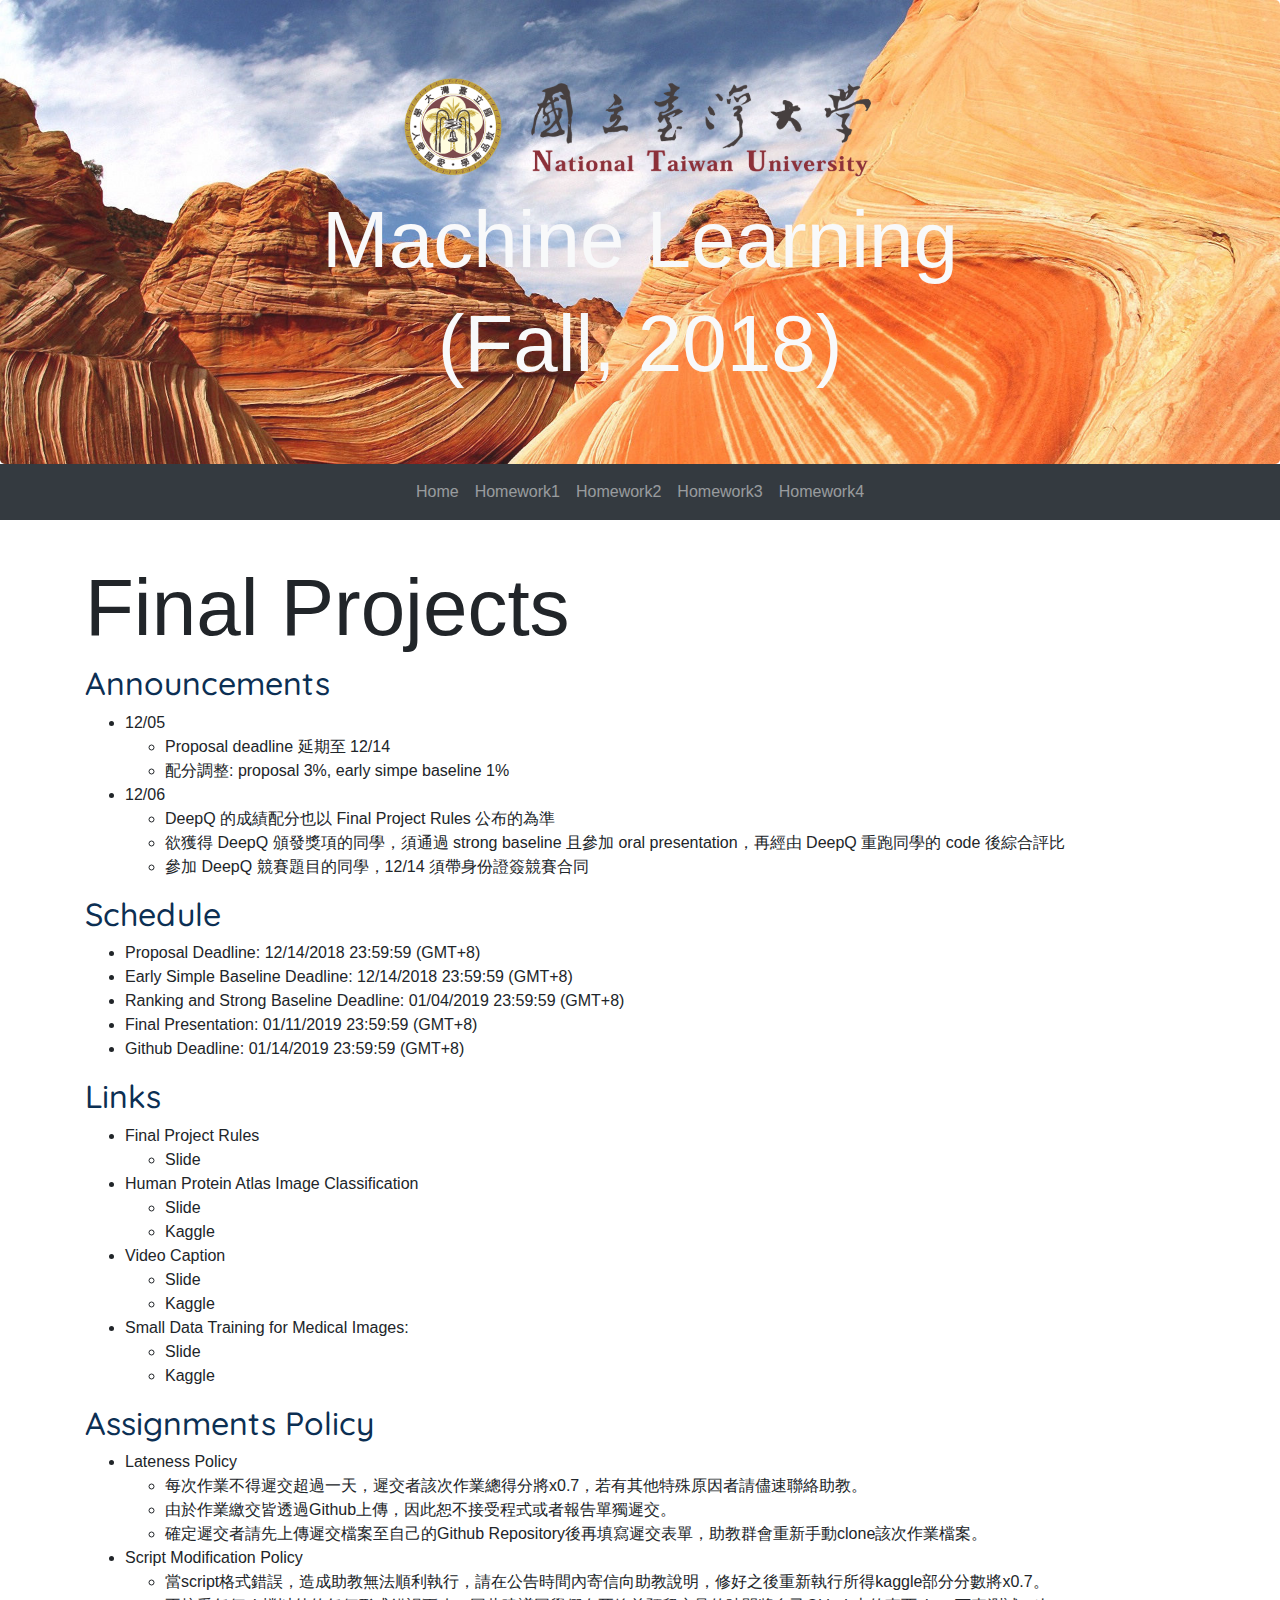
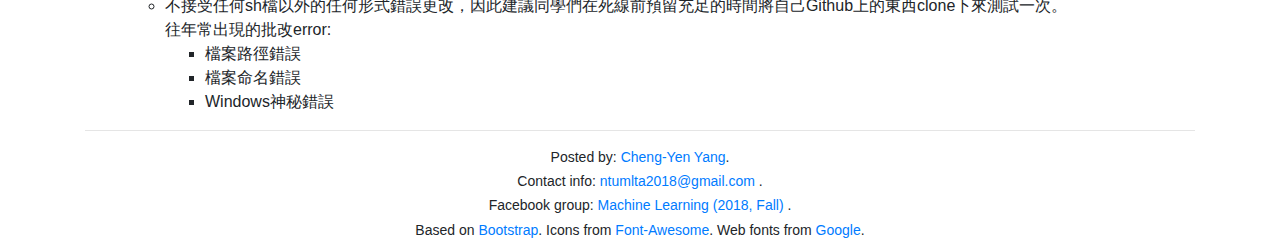
==== final.html @ 54fbf928 "add final" ====
<!DOCTYPE html>
<html lang="en">

<head>
  <title>Machine Learning (Fall, 2018)</title>
  <meta charset="utf-8">
  <meta name="viewport" content="width=device-width, initial-scale=1">
  <link rel="stylesheet" href="bootstrap.min.css">
  <link rel="stylesheet" href="https://use.fontawesome.com/releases/v5.2.0/css/all.css" integrity="sha384-hWVjflwFxL6sNzntih27bfxkr27PmbbK/iSvJ+a4+0owXq79v+lsFkW54bOGbiDQ" crossorigin="anonymous">
  <link href="https://fonts.googleapis.com/css?family=Quicksand" rel="stylesheet">
  <script src="https://ajax.googleapis.com/ajax/libs/jquery/3.3.1/jquery.min.js"></script>
  <script src="https://cdnjs.cloudflare.com/ajax/libs/popper.js/1.14.3/umd/popper.min.js"></script>
  <script src="https://maxcdn.bootstrapcdn.com/bootstrap/4.1.3/js/bootstrap.min.js"></script>
</head>

<body>

<div class="jumbotron text-center" style="margin-bottom:0">
  <img src="img/logo.png" width="40%">
  <h1 class="text-light">Machine Learning</h1>
  <h1 class="text-light">(Fall, 2018)</h1>
</div>

<nav class="navbar navbar-expand-sm bg-dark navbar-dark">
  <!-- <a class="navbar-brand" href="#">Home</a> -->
  <button class="navbar-toggler" type="button" data-toggle="collapse" data-target="#collapsibleNavbar">
  <span class="navbar-toggler-icon"></span>
  </button>
  <div class="collapse navbar-collapse justify-content-center" id="collapsibleNavbar">
    <ul class="navbar-nav">
      <li class="nav-item">
        <a class="nav-link" href="index.html">Home</a>
      </li>
      <li class="nav-item">
        <a class="nav-link" href="hw1.html">Homework1</a>
      </li>
      <li class="nav-item">
        <a class="nav-link" href="hw2.html">Homework2</a>
      </li>
      <li class="nav-item">
        <a class="nav-link" href="hw3.html">Homework3</a>
      </li>  
      <li class="nav-item">
        <a class="nav-link" href="hw4.html">Homework4</a>
      </li>                  
    </ul>
  </div>  
</nav>

<div class="container" style="margin-top:40px">
  <div class="row">
    <div class="col-sm-12">
     <div>
    
      <h1>Final Projects   </h1>

      <h2>Announcements</h2>

      <ul>
        <li> 12/05
        <ul>
          <li> Proposal deadline 延期至 12/14
          <li> 配分調整: proposal 3%, early simpe baseline 1%
        </ul>
        <li> 12/06
        <ul>
          <li> DeepQ 的成績配分也以 Final Project Rules 公布的為準
          <li> 欲獲得 DeepQ 頒發獎項的同學，須通過 strong baseline 且參加 oral presentation，再經由 DeepQ 重跑同學的 code 後綜合評比
          <li> 參加 DeepQ 競賽題目的同學，12/14 須帶身份證簽競賽合同
        </ul>
      </ul>
      
      <h2>Schedule</h2>

      <ul>
        <li> Proposal Deadline: 12/14/2018 23:59:59 (GMT+8)  
        <li> Early Simple Baseline Deadline: 12/14/2018 23:59:59 (GMT+8)
        <li> Ranking and Strong Baseline Deadline: 01/04/2019 23:59:59 (GMT+8)  
        <li> Final Presentation: 01/11/2019 23:59:59 (GMT+8)
        <li> Github Deadline: 01/14/2019 23:59:59 (GMT+8)
      </ul>

      <h2>Links</h2>

      <ul>
        <li> Final Project Rules
        <ul>
          <li> Slide <a href="https://goo.gl/LgCdfe" target="_blank"><i class="fas fa-book"></i></a>
        </ul>
        <li> Human Protein Atlas Image Classification
        <ul>
          <li> Slide <a href="https://goo.gl/rpyEYV" target="_blank"><i class="fas fa-book"></i></a>
          <li> Kaggle <a href="https://www.kaggle.com/c/human-protein-atlas-image-classification" target="_blank"><i class="fas fa-trophy"></i></a>
        </ul>
        <li> Video Caption
        <ul>
          <li> Slide <a href="https://goo.gl/fBuw25" target="_blank"><i class="fas fa-book"></i></a>
          <li> Kaggle <a href="https://www.kaggle.com/c/2018-ml-final-video-caption" target="_blank"><i class="fas fa-trophy"></i></a>
        </ul>
        <li> Small Data Training for Medical Images:
        <ul>
          <li> Slide <a href="https://goo.gl/jPHNta" target="_blank"><i class="fas fa-book"></i></a>
          <li> Kaggle <a href="https://www.kaggle.com/c/ml2018fall-final-deepq" target="_blank"><i class="fas fa-trophy"></i></a>
        </ul>
      </ul>

      <h2>Assignments Policy</h2>

      <ul>
        <li>Lateness Policy</li>
        <ul>
          <li> 每次作業不得遲交超過一天，遲交者該次作業總得分將x0.7，若有其他特殊原因者請儘速聯絡助教。 </li>
          <li> 由於作業繳交皆透過Github上傳，因此恕不接受程式或者報告單獨遲交。 </li>
          <li> 確定遲交者請先上傳遲交檔案至自己的Github Repository後再填寫遲交表單，助教群會重新手動clone該次作業檔案。 </li>
        </ul>
        <li>Script Modification Policy</li>
        <ul>
          <li> 當script格式錯誤，造成助教無法順利執行，請在公告時間內寄信向助教說明，修好之後重新執行所得kaggle部分分數將x0.7。</li>
          <li> 不接受任何sh檔以外的任何形式錯誤更改，因此建議同學們在死線前預留充足的時間將自己Github上的東西clone下來測試一次。</li>
          <ligit a> 往年常出現的批改error:
            <ul>
              <li>檔案路徑錯誤</li>
              <li>檔案命名錯誤</li>
              <li>Windows神秘錯誤</li>
            </ul>
          </li>
        </ul>
      </ul>

      
  </div>

  <hr>

<!-- <div class="jumbotron text-center" style="margin-bottom:0">
  <p>Footer</p>
</div> -->

</body>


<footer>
  <center><p><i class="fab fa-github"></i></a>Posted by: <a href="https://github.com/yangchris11/" target="_blank">Cheng-Yen Yang</a>.</p></center>
  <center><p><i class="fas fa-envelope"></i> Contact info: <a href="mailto:"> ntumlta2018@gmail.com </a>.</p></center>
  <center><p><i class="fab fa-facebook"></i> Facebook group: <a href="#"> Machine Learning (2018, Fall) </a>.</p></center>
  <center><p><i class="fas fa-closed-captioning"></i> Based on <a href="https://getbootstrap.com" target="_blank">Bootstrap</a>. Icons from <a href="https://fontawesome.com" target="_blank">Font-Awesome</a>. Web fonts from <a href="https://fonts.google.com" target="_blank">Google</a>.</p></center>
</footer>

</html>
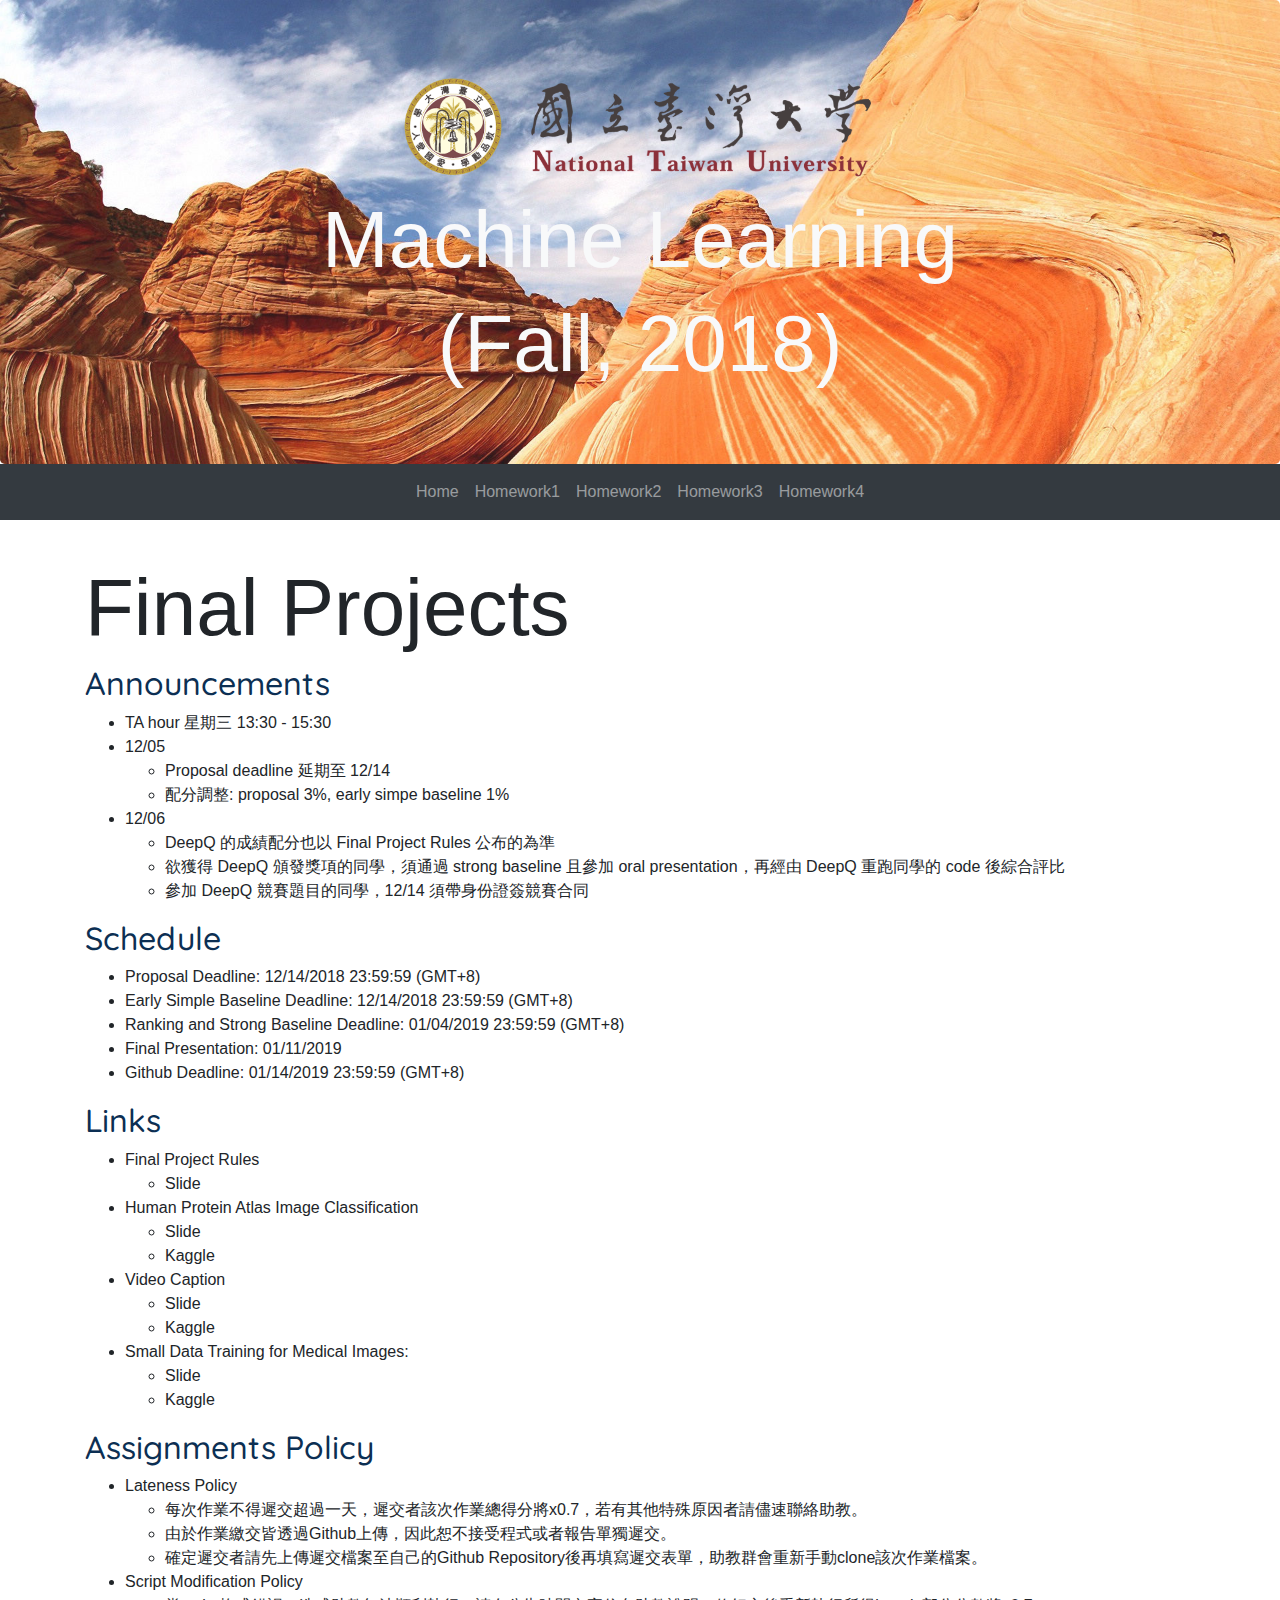
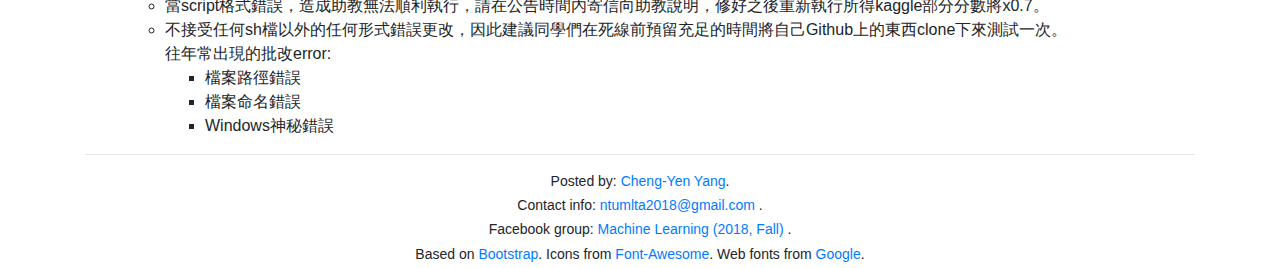
==== commit 5673ec51: "final ta hour" ====
--- a/final.html
+++ b/final.html
@@ -57,6 +57,7 @@
       <h2>Announcements</h2>
 
       <ul>
+        <li> TA hour 星期三 13:30 - 15:30
         <li> 12/05
         <ul>
           <li> Proposal deadline 延期至 12/14
@@ -76,7 +77,7 @@
         <li> Proposal Deadline: 12/14/2018 23:59:59 (GMT+8)  
         <li> Early Simple Baseline Deadline: 12/14/2018 23:59:59 (GMT+8)
         <li> Ranking and Strong Baseline Deadline: 01/04/2019 23:59:59 (GMT+8)  
-        <li> Final Presentation: 01/11/2019 23:59:59 (GMT+8)
+        <li> Final Presentation: 01/11/2019
         <li> Github Deadline: 01/14/2019 23:59:59 (GMT+8)
       </ul>
 
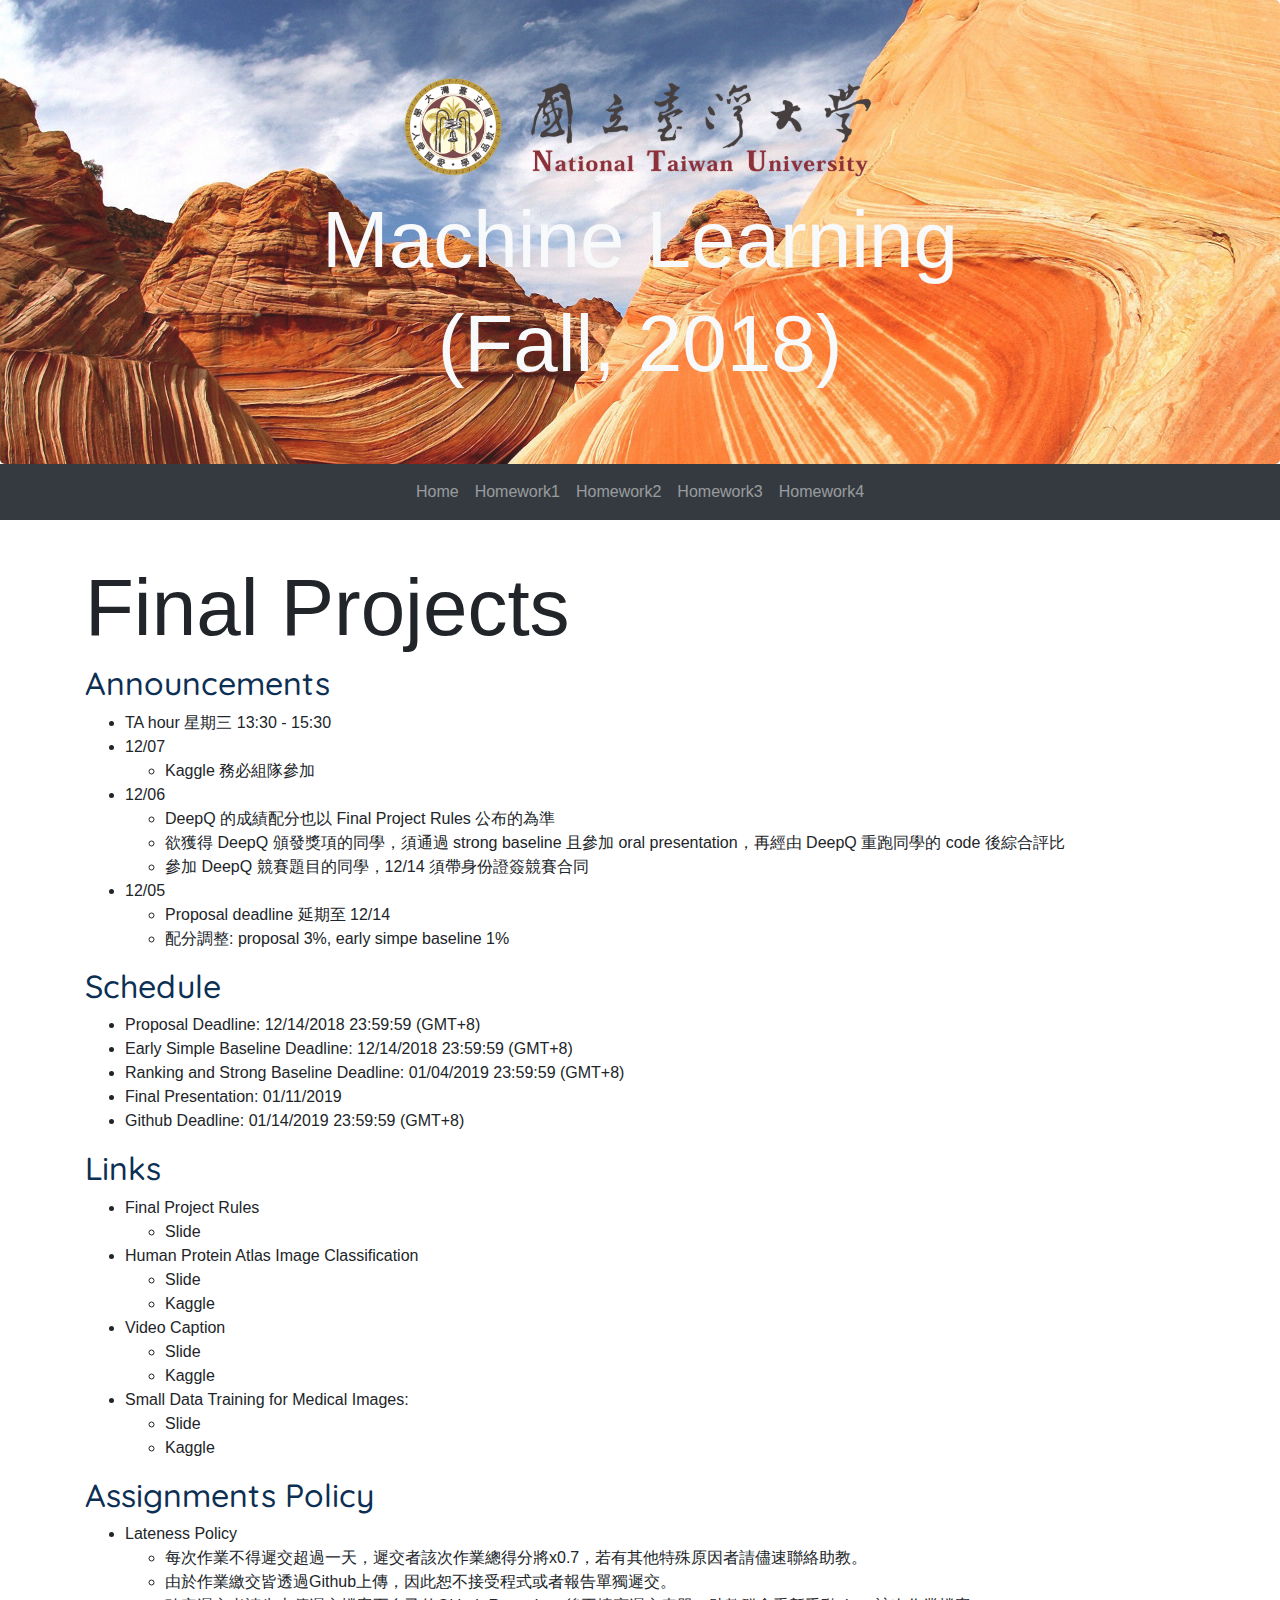
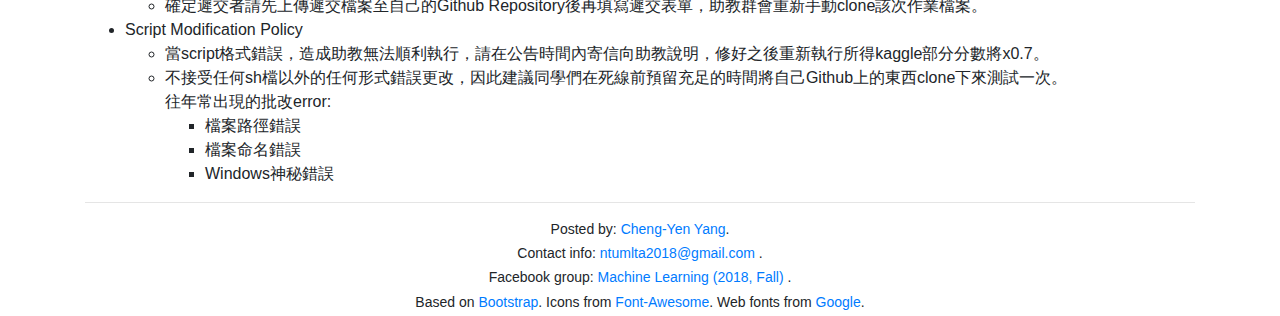
==== commit 680638bc: "DeeqQ kaggle link" ====
--- a/final.html
+++ b/final.html
@@ -58,16 +58,20 @@
 
       <ul>
         <li> TA hour 星期三 13:30 - 15:30
-        <li> 12/05
+        <li> 12/07
         <ul>
-          <li> Proposal deadline 延期至 12/14
-          <li> 配分調整: proposal 3%, early simpe baseline 1%
+          <li> Kaggle 務必組隊參加
         </ul>
         <li> 12/06
         <ul>
           <li> DeepQ 的成績配分也以 Final Project Rules 公布的為準
           <li> 欲獲得 DeepQ 頒發獎項的同學，須通過 strong baseline 且參加 oral presentation，再經由 DeepQ 重跑同學的 code 後綜合評比
           <li> 參加 DeepQ 競賽題目的同學，12/14 須帶身份證簽競賽合同
+        </ul>
+        <li> 12/05
+        <ul>
+          <li> Proposal deadline 延期至 12/14
+          <li> 配分調整: proposal 3%, early simpe baseline 1%
         </ul>
       </ul>
       
@@ -101,7 +105,7 @@
         <li> Small Data Training for Medical Images:
         <ul>
           <li> Slide <a href="https://goo.gl/jPHNta" target="_blank"><i class="fas fa-book"></i></a>
-          <li> Kaggle <a href="https://www.kaggle.com/c/ml2018fall-final-deepq" target="_blank"><i class="fas fa-trophy"></i></a>
+          <li> Kaggle <a href="https://www.kaggle.com/t/6a9e575196ea4b84823c178f8224c67e" target="_blank"><i class="fas fa-trophy"></i></a>
         </ul>
       </ul>
 
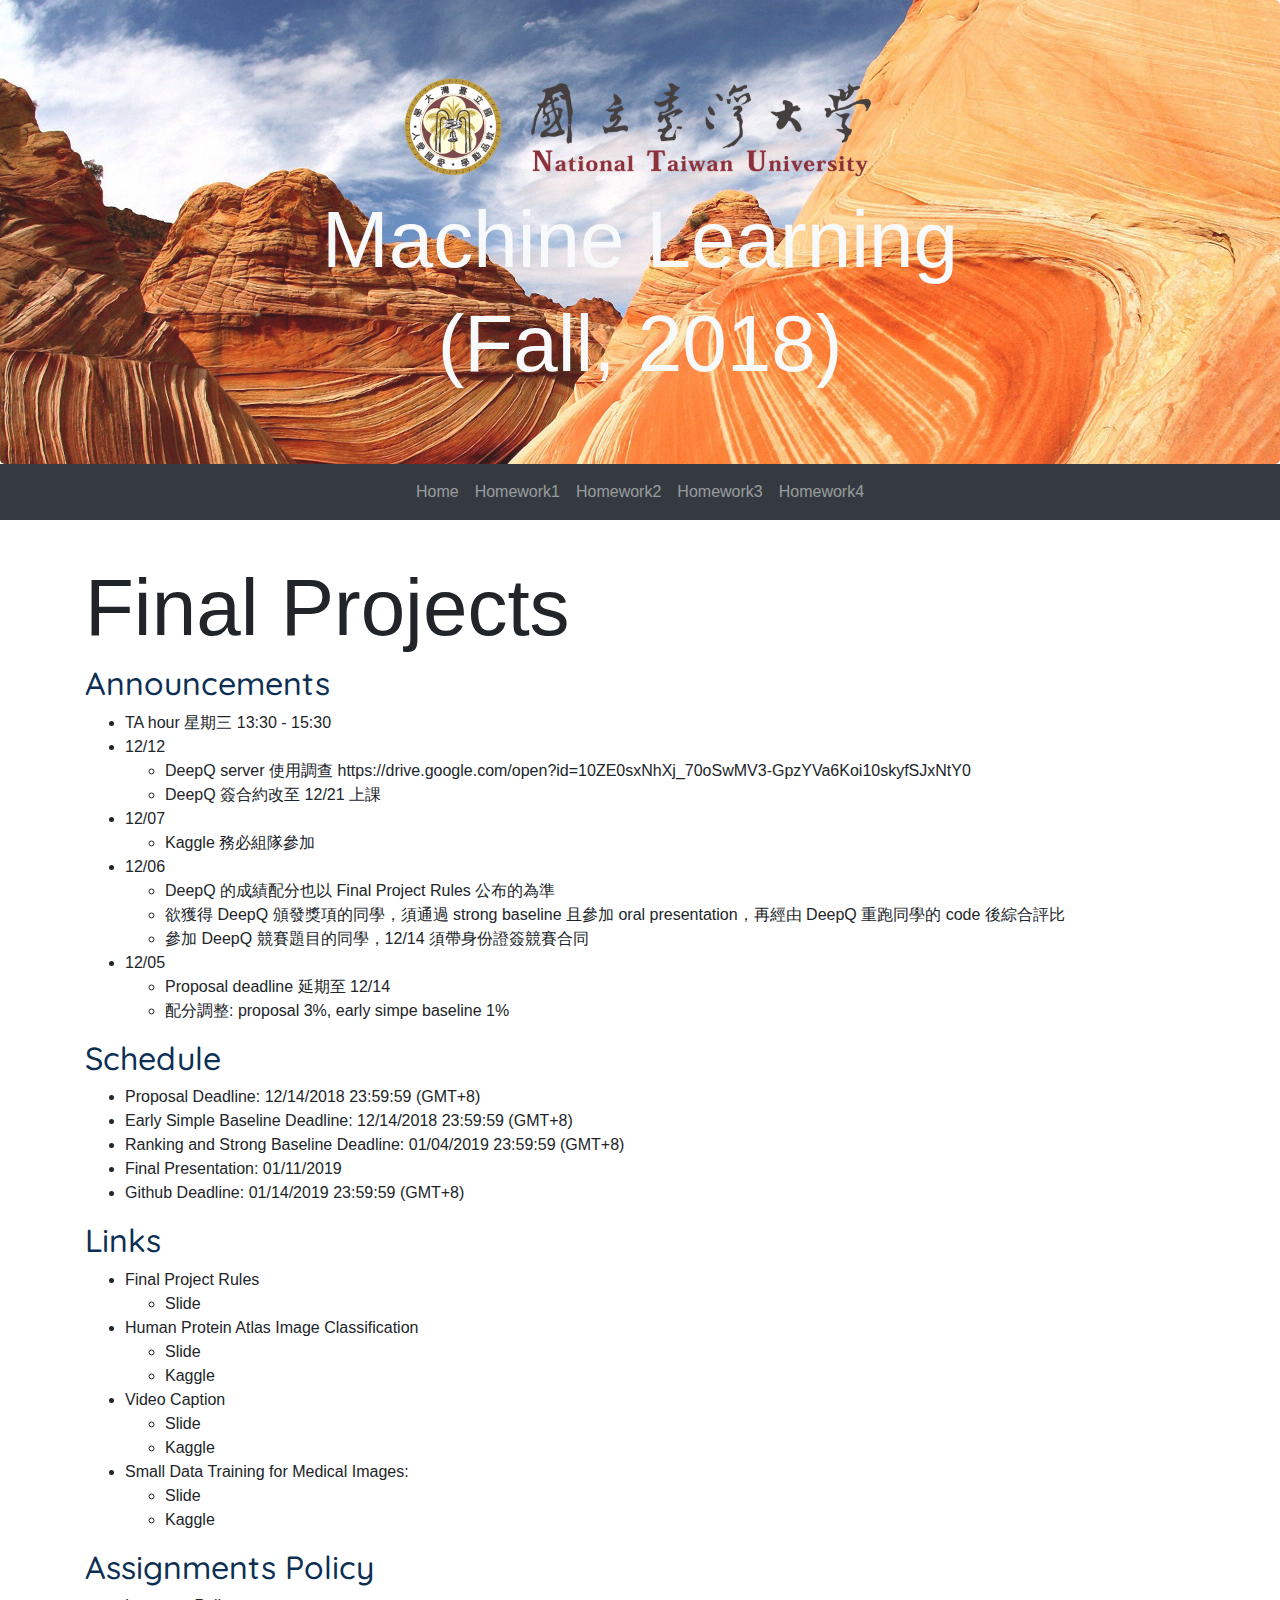
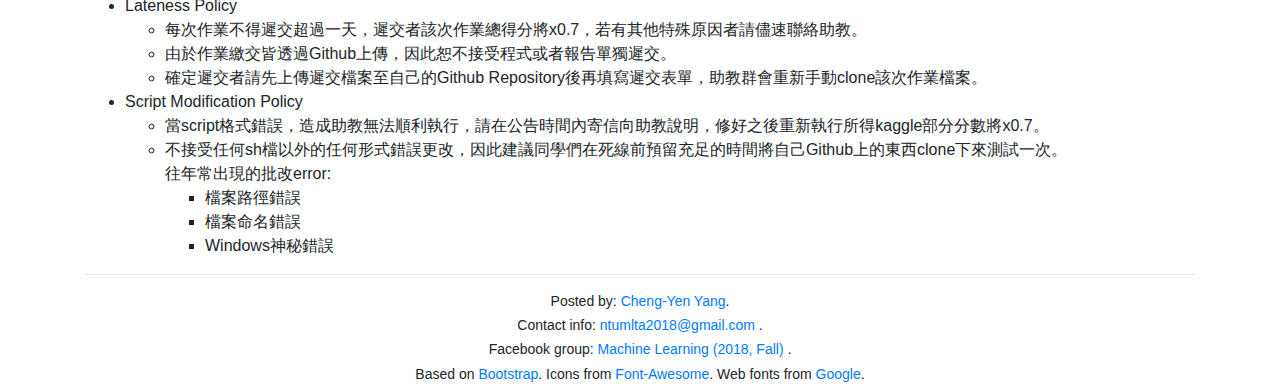
==== commit 32264e5a: "deepq server" ====
--- a/final.html
+++ b/final.html
@@ -58,6 +58,11 @@
 
       <ul>
         <li> TA hour 星期三 13:30 - 15:30
+        <li> 12/12
+        <ul>
+          <li> DeepQ server 使用調查 https://drive.google.com/open?id=10ZE0sxNhXj_70oSwMV3-GpzYVa6Koi10skyfSJxNtY0
+          <li> DeepQ 簽合約改至 12/21 上課
+        </ul>
         <li> 12/07
         <ul>
           <li> Kaggle 務必組隊參加
